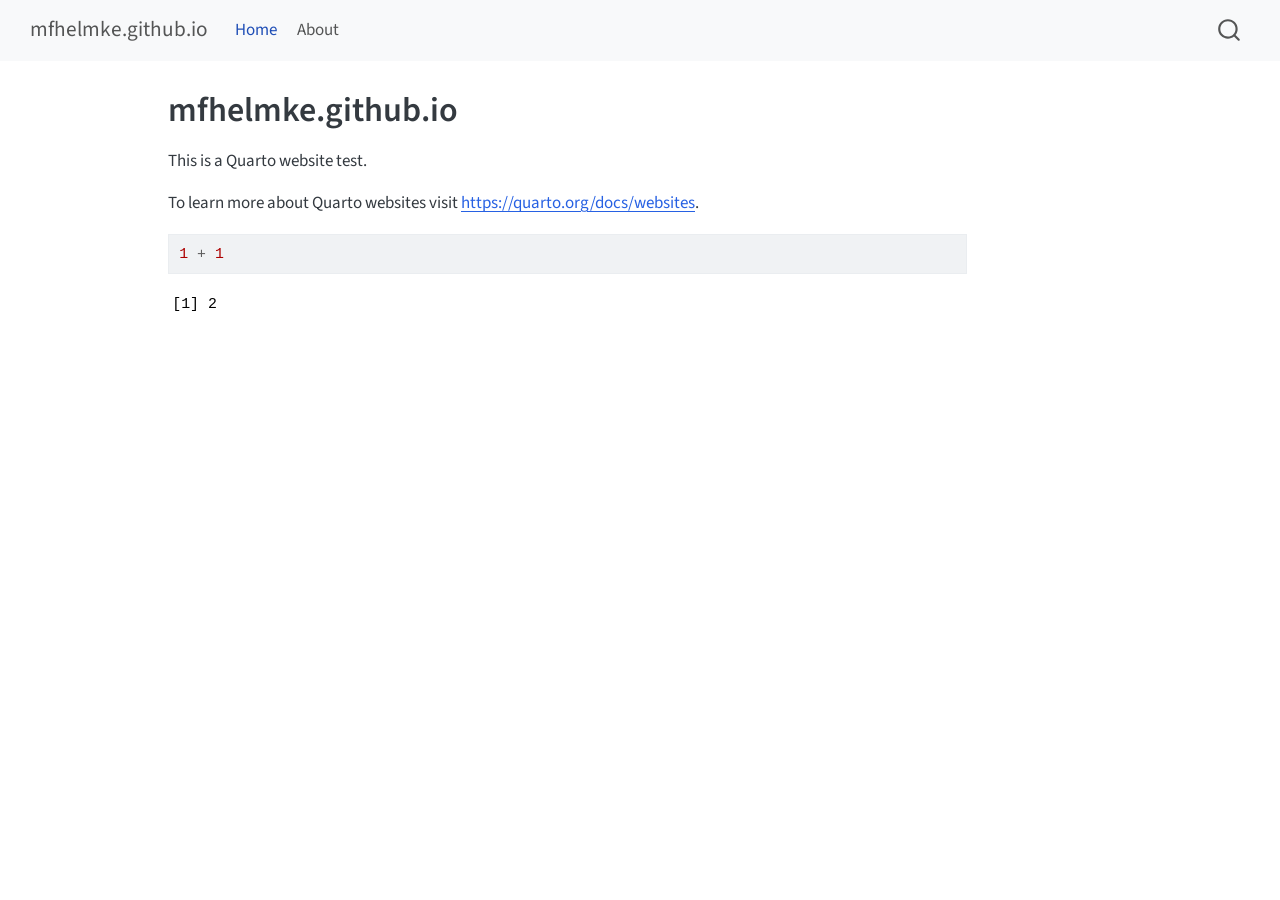
==== docs/index.html @ 7179931d "commit all" ====
<!DOCTYPE html>
<html xmlns="http://www.w3.org/1999/xhtml" lang="en" xml:lang="en"><head>

<meta charset="utf-8">
<meta name="generator" content="quarto-1.8.26">

<meta name="viewport" content="width=device-width, initial-scale=1.0, user-scalable=yes">


<title>mfhelmke.github.io</title>
<style>
code{white-space: pre-wrap;}
span.smallcaps{font-variant: small-caps;}
div.columns{display: flex; gap: min(4vw, 1.5em);}
div.column{flex: auto; overflow-x: auto;}
div.hanging-indent{margin-left: 1.5em; text-indent: -1.5em;}
ul.task-list{list-style: none;}
ul.task-list li input[type="checkbox"] {
  width: 0.8em;
  margin: 0 0.8em 0.2em -1em; /* quarto-specific, see https://github.com/quarto-dev/quarto-cli/issues/4556 */ 
  vertical-align: middle;
}
/* CSS for syntax highlighting */
html { -webkit-text-size-adjust: 100%; }
pre > code.sourceCode { white-space: pre; position: relative; }
pre > code.sourceCode > span { display: inline-block; line-height: 1.25; }
pre > code.sourceCode > span:empty { height: 1.2em; }
.sourceCode { overflow: visible; }
code.sourceCode > span { color: inherit; text-decoration: inherit; }
div.sourceCode { margin: 1em 0; }
pre.sourceCode { margin: 0; }
@media screen {
div.sourceCode { overflow: auto; }
}
@media print {
pre > code.sourceCode { white-space: pre-wrap; }
pre > code.sourceCode > span { text-indent: -5em; padding-left: 5em; }
}
pre.numberSource code
  { counter-reset: source-line 0; }
pre.numberSource code > span
  { position: relative; left: -4em; counter-increment: source-line; }
pre.numberSource code > span > a:first-child::before
  { content: counter(source-line);
    position: relative; left: -1em; text-align: right; vertical-align: baseline;
    border: none; display: inline-block;
    -webkit-touch-callout: none; -webkit-user-select: none;
    -khtml-user-select: none; -moz-user-select: none;
    -ms-user-select: none; user-select: none;
    padding: 0 4px; width: 4em;
  }
pre.numberSource { margin-left: 3em;  padding-left: 4px; }
div.sourceCode
  {   }
@media screen {
pre > code.sourceCode > span > a:first-child::before { text-decoration: underline; }
}
</style>


<script src="site_libs/quarto-nav/quarto-nav.js"></script>
<script src="site_libs/quarto-nav/headroom.min.js"></script>
<script src="site_libs/clipboard/clipboard.min.js"></script>
<script src="site_libs/quarto-search/autocomplete.umd.js"></script>
<script src="site_libs/quarto-search/fuse.min.js"></script>
<script src="site_libs/quarto-search/quarto-search.js"></script>
<meta name="quarto:offset" content="./">
<script src="site_libs/quarto-html/quarto.js" type="module"></script>
<script src="site_libs/quarto-html/tabsets/tabsets.js" type="module"></script>
<script src="site_libs/quarto-html/axe/axe-check.js" type="module"></script>
<script src="site_libs/quarto-html/popper.min.js"></script>
<script src="site_libs/quarto-html/tippy.umd.min.js"></script>
<script src="site_libs/quarto-html/anchor.min.js"></script>
<link href="site_libs/quarto-html/tippy.css" rel="stylesheet">
<link href="site_libs/quarto-html/quarto-syntax-highlighting-587c61ba64f3a5504c4d52d930310e48.css" rel="stylesheet" id="quarto-text-highlighting-styles">
<script src="site_libs/bootstrap/bootstrap.min.js"></script>
<link href="site_libs/bootstrap/bootstrap-icons.css" rel="stylesheet">
<link href="site_libs/bootstrap/bootstrap-e31584831b205ffbb2d98406f31c2a5b.min.css" rel="stylesheet" append-hash="true" id="quarto-bootstrap" data-mode="light">
<script id="quarto-search-options" type="application/json">{
  "location": "navbar",
  "copy-button": false,
  "collapse-after": 3,
  "panel-placement": "end",
  "type": "overlay",
  "limit": 50,
  "keyboard-shortcut": [
    "f",
    "/",
    "s"
  ],
  "show-item-context": false,
  "language": {
    "search-no-results-text": "No results",
    "search-matching-documents-text": "matching documents",
    "search-copy-link-title": "Copy link to search",
    "search-hide-matches-text": "Hide additional matches",
    "search-more-match-text": "more match in this document",
    "search-more-matches-text": "more matches in this document",
    "search-clear-button-title": "Clear",
    "search-text-placeholder": "",
    "search-detached-cancel-button-title": "Cancel",
    "search-submit-button-title": "Submit",
    "search-label": "Search"
  }
}</script>


<link rel="stylesheet" href="styles.css">
</head>

<body class="nav-fixed quarto-light">

<div id="quarto-search-results"></div>
  <header id="quarto-header" class="headroom fixed-top">
    <nav class="navbar navbar-expand-lg " data-bs-theme="dark">
      <div class="navbar-container container-fluid">
      <div class="navbar-brand-container mx-auto">
    <a class="navbar-brand" href="./index.html">
    <span class="navbar-title">mfhelmke.github.io</span>
    </a>
  </div>
            <div id="quarto-search" class="" title="Search"></div>
          <button class="navbar-toggler" type="button" data-bs-toggle="collapse" data-bs-target="#navbarCollapse" aria-controls="navbarCollapse" role="menu" aria-expanded="false" aria-label="Toggle navigation" onclick="if (window.quartoToggleHeadroom) { window.quartoToggleHeadroom(); }">
  <span class="navbar-toggler-icon"></span>
</button>
          <div class="collapse navbar-collapse" id="navbarCollapse">
            <ul class="navbar-nav navbar-nav-scroll me-auto">
  <li class="nav-item">
    <a class="nav-link active" href="./index.html" aria-current="page"> 
<span class="menu-text">Home</span></a>
  </li>  
  <li class="nav-item">
    <a class="nav-link" href="./about.html"> 
<span class="menu-text">About</span></a>
  </li>  
</ul>
          </div> <!-- /navcollapse -->
            <div class="quarto-navbar-tools">
</div>
      </div> <!-- /container-fluid -->
    </nav>
</header>
<!-- content -->
<div id="quarto-content" class="quarto-container page-columns page-rows-contents page-layout-article page-navbar">
<!-- sidebar -->
<!-- margin-sidebar -->
    <div id="quarto-margin-sidebar" class="sidebar margin-sidebar zindex-bottom">
        
    </div>
<!-- main -->
<main class="content" id="quarto-document-content">

<header id="title-block-header" class="quarto-title-block default">
<div class="quarto-title">
<h1 class="title">mfhelmke.github.io</h1>
</div>



<div class="quarto-title-meta">

    
  
    
  </div>
  


</header>


<p>This is a Quarto website test.</p>
<p>To learn more about Quarto websites visit <a href="https://quarto.org/docs/websites" class="uri">https://quarto.org/docs/websites</a>.</p>
<div class="cell">
<div class="code-copy-outer-scaffold"><div class="sourceCode cell-code" id="cb1"><pre class="sourceCode r code-with-copy"><code class="sourceCode r"><span id="cb1-1"><a href="#cb1-1" aria-hidden="true" tabindex="-1"></a><span class="dv">1</span> <span class="sc">+</span> <span class="dv">1</span></span></code></pre></div><button title="Copy to Clipboard" class="code-copy-button"><i class="bi"></i></button></div>
<div class="cell-output cell-output-stdout">
<pre><code>[1] 2</code></pre>
</div>
</div>



</main> <!-- /main -->
<script id="quarto-html-after-body" type="application/javascript">
  window.document.addEventListener("DOMContentLoaded", function (event) {
    const icon = "";
    const anchorJS = new window.AnchorJS();
    anchorJS.options = {
      placement: 'right',
      icon: icon
    };
    anchorJS.add('.anchored');
    const isCodeAnnotation = (el) => {
      for (const clz of el.classList) {
        if (clz.startsWith('code-annotation-')) {                     
          return true;
        }
      }
      return false;
    }
    const onCopySuccess = function(e) {
      // button target
      const button = e.trigger;
      // don't keep focus
      button.blur();
      // flash "checked"
      button.classList.add('code-copy-button-checked');
      var currentTitle = button.getAttribute("title");
      button.setAttribute("title", "Copied!");
      let tooltip;
      if (window.bootstrap) {
        button.setAttribute("data-bs-toggle", "tooltip");
        button.setAttribute("data-bs-placement", "left");
        button.setAttribute("data-bs-title", "Copied!");
        tooltip = new bootstrap.Tooltip(button, 
          { trigger: "manual", 
            customClass: "code-copy-button-tooltip",
            offset: [0, -8]});
        tooltip.show();    
      }
      setTimeout(function() {
        if (tooltip) {
          tooltip.hide();
          button.removeAttribute("data-bs-title");
          button.removeAttribute("data-bs-toggle");
          button.removeAttribute("data-bs-placement");
        }
        button.setAttribute("title", currentTitle);
        button.classList.remove('code-copy-button-checked');
      }, 1000);
      // clear code selection
      e.clearSelection();
    }
    const getTextToCopy = function(trigger) {
      const outerScaffold = trigger.parentElement.cloneNode(true);
      const codeEl = outerScaffold.querySelector('code');
      for (const childEl of codeEl.children) {
        if (isCodeAnnotation(childEl)) {
          childEl.remove();
        }
      }
      return codeEl.innerText;
    }
    const clipboard = new window.ClipboardJS('.code-copy-button:not([data-in-quarto-modal])', {
      text: getTextToCopy
    });
    clipboard.on('success', onCopySuccess);
    if (window.document.getElementById('quarto-embedded-source-code-modal')) {
      const clipboardModal = new window.ClipboardJS('.code-copy-button[data-in-quarto-modal]', {
        text: getTextToCopy,
        container: window.document.getElementById('quarto-embedded-source-code-modal')
      });
      clipboardModal.on('success', onCopySuccess);
    }
      var localhostRegex = new RegExp(/^(?:http|https):\/\/localhost\:?[0-9]*\//);
      var mailtoRegex = new RegExp(/^mailto:/);
        var filterRegex = new RegExp('/' + window.location.host + '/');
      var isInternal = (href) => {
          return filterRegex.test(href) || localhostRegex.test(href) || mailtoRegex.test(href);
      }
      // Inspect non-navigation links and adorn them if external
     var links = window.document.querySelectorAll('a[href]:not(.nav-link):not(.navbar-brand):not(.toc-action):not(.sidebar-link):not(.sidebar-item-toggle):not(.pagination-link):not(.no-external):not([aria-hidden]):not(.dropdown-item):not(.quarto-navigation-tool):not(.about-link)');
      for (var i=0; i<links.length; i++) {
        const link = links[i];
        if (!isInternal(link.href)) {
          // undo the damage that might have been done by quarto-nav.js in the case of
          // links that we want to consider external
          if (link.dataset.originalHref !== undefined) {
            link.href = link.dataset.originalHref;
          }
        }
      }
    function tippyHover(el, contentFn, onTriggerFn, onUntriggerFn) {
      const config = {
        allowHTML: true,
        maxWidth: 500,
        delay: 100,
        arrow: false,
        appendTo: function(el) {
            return el.parentElement;
        },
        interactive: true,
        interactiveBorder: 10,
        theme: 'quarto',
        placement: 'bottom-start',
      };
      if (contentFn) {
        config.content = contentFn;
      }
      if (onTriggerFn) {
        config.onTrigger = onTriggerFn;
      }
      if (onUntriggerFn) {
        config.onUntrigger = onUntriggerFn;
      }
      window.tippy(el, config); 
    }
    const noterefs = window.document.querySelectorAll('a[role="doc-noteref"]');
    for (var i=0; i<noterefs.length; i++) {
      const ref = noterefs[i];
      tippyHover(ref, function() {
        // use id or data attribute instead here
        let href = ref.getAttribute('data-footnote-href') || ref.getAttribute('href');
        try { href = new URL(href).hash; } catch {}
        const id = href.replace(/^#\/?/, "");
        const note = window.document.getElementById(id);
        if (note) {
          return note.innerHTML;
        } else {
          return "";
        }
      });
    }
    const xrefs = window.document.querySelectorAll('a.quarto-xref');
    const processXRef = (id, note) => {
      // Strip column container classes
      const stripColumnClz = (el) => {
        el.classList.remove("page-full", "page-columns");
        if (el.children) {
          for (const child of el.children) {
            stripColumnClz(child);
          }
        }
      }
      stripColumnClz(note)
      if (id === null || id.startsWith('sec-')) {
        // Special case sections, only their first couple elements
        const container = document.createElement("div");
        if (note.children && note.children.length > 2) {
          container.appendChild(note.children[0].cloneNode(true));
          for (let i = 1; i < note.children.length; i++) {
            const child = note.children[i];
            if (child.tagName === "P" && child.innerText === "") {
              continue;
            } else {
              container.appendChild(child.cloneNode(true));
              break;
            }
          }
          if (window.Quarto?.typesetMath) {
            window.Quarto.typesetMath(container);
          }
          return container.innerHTML
        } else {
          if (window.Quarto?.typesetMath) {
            window.Quarto.typesetMath(note);
          }
          return note.innerHTML;
        }
      } else {
        // Remove any anchor links if they are present
        const anchorLink = note.querySelector('a.anchorjs-link');
        if (anchorLink) {
          anchorLink.remove();
        }
        if (window.Quarto?.typesetMath) {
          window.Quarto.typesetMath(note);
        }
        if (note.classList.contains("callout")) {
          return note.outerHTML;
        } else {
          return note.innerHTML;
        }
      }
    }
    for (var i=0; i<xrefs.length; i++) {
      const xref = xrefs[i];
      tippyHover(xref, undefined, function(instance) {
        instance.disable();
        let url = xref.getAttribute('href');
        let hash = undefined; 
        if (url.startsWith('#')) {
          hash = url;
        } else {
          try { hash = new URL(url).hash; } catch {}
        }
        if (hash) {
          const id = hash.replace(/^#\/?/, "");
          const note = window.document.getElementById(id);
          if (note !== null) {
            try {
              const html = processXRef(id, note.cloneNode(true));
              instance.setContent(html);
            } finally {
              instance.enable();
              instance.show();
            }
          } else {
            // See if we can fetch this
            fetch(url.split('#')[0])
            .then(res => res.text())
            .then(html => {
              const parser = new DOMParser();
              const htmlDoc = parser.parseFromString(html, "text/html");
              const note = htmlDoc.getElementById(id);
              if (note !== null) {
                const html = processXRef(id, note);
                instance.setContent(html);
              } 
            }).finally(() => {
              instance.enable();
              instance.show();
            });
          }
        } else {
          // See if we can fetch a full url (with no hash to target)
          // This is a special case and we should probably do some content thinning / targeting
          fetch(url)
          .then(res => res.text())
          .then(html => {
            const parser = new DOMParser();
            const htmlDoc = parser.parseFromString(html, "text/html");
            const note = htmlDoc.querySelector('main.content');
            if (note !== null) {
              // This should only happen for chapter cross references
              // (since there is no id in the URL)
              // remove the first header
              if (note.children.length > 0 && note.children[0].tagName === "HEADER") {
                note.children[0].remove();
              }
              const html = processXRef(null, note);
              instance.setContent(html);
            } 
          }).finally(() => {
            instance.enable();
            instance.show();
          });
        }
      }, function(instance) {
      });
    }
        let selectedAnnoteEl;
        const selectorForAnnotation = ( cell, annotation) => {
          let cellAttr = 'data-code-cell="' + cell + '"';
          let lineAttr = 'data-code-annotation="' +  annotation + '"';
          const selector = 'span[' + cellAttr + '][' + lineAttr + ']';
          return selector;
        }
        const selectCodeLines = (annoteEl) => {
          const doc = window.document;
          const targetCell = annoteEl.getAttribute("data-target-cell");
          const targetAnnotation = annoteEl.getAttribute("data-target-annotation");
          const annoteSpan = window.document.querySelector(selectorForAnnotation(targetCell, targetAnnotation));
          const lines = annoteSpan.getAttribute("data-code-lines").split(",");
          const lineIds = lines.map((line) => {
            return targetCell + "-" + line;
          })
          let top = null;
          let height = null;
          let parent = null;
          if (lineIds.length > 0) {
              //compute the position of the single el (top and bottom and make a div)
              const el = window.document.getElementById(lineIds[0]);
              top = el.offsetTop;
              height = el.offsetHeight;
              parent = el.parentElement.parentElement;
            if (lineIds.length > 1) {
              const lastEl = window.document.getElementById(lineIds[lineIds.length - 1]);
              const bottom = lastEl.offsetTop + lastEl.offsetHeight;
              height = bottom - top;
            }
            if (top !== null && height !== null && parent !== null) {
              // cook up a div (if necessary) and position it 
              let div = window.document.getElementById("code-annotation-line-highlight");
              if (div === null) {
                div = window.document.createElement("div");
                div.setAttribute("id", "code-annotation-line-highlight");
                div.style.position = 'absolute';
                parent.appendChild(div);
              }
              div.style.top = top - 2 + "px";
              div.style.height = height + 4 + "px";
              div.style.left = 0;
              let gutterDiv = window.document.getElementById("code-annotation-line-highlight-gutter");
              if (gutterDiv === null) {
                gutterDiv = window.document.createElement("div");
                gutterDiv.setAttribute("id", "code-annotation-line-highlight-gutter");
                gutterDiv.style.position = 'absolute';
                const codeCell = window.document.getElementById(targetCell);
                const gutter = codeCell.querySelector('.code-annotation-gutter');
                gutter.appendChild(gutterDiv);
              }
              gutterDiv.style.top = top - 2 + "px";
              gutterDiv.style.height = height + 4 + "px";
            }
            selectedAnnoteEl = annoteEl;
          }
        };
        const unselectCodeLines = () => {
          const elementsIds = ["code-annotation-line-highlight", "code-annotation-line-highlight-gutter"];
          elementsIds.forEach((elId) => {
            const div = window.document.getElementById(elId);
            if (div) {
              div.remove();
            }
          });
          selectedAnnoteEl = undefined;
        };
          // Handle positioning of the toggle
      window.addEventListener(
        "resize",
        throttle(() => {
          elRect = undefined;
          if (selectedAnnoteEl) {
            selectCodeLines(selectedAnnoteEl);
          }
        }, 10)
      );
      function throttle(fn, ms) {
      let throttle = false;
      let timer;
        return (...args) => {
          if(!throttle) { // first call gets through
              fn.apply(this, args);
              throttle = true;
          } else { // all the others get throttled
              if(timer) clearTimeout(timer); // cancel #2
              timer = setTimeout(() => {
                fn.apply(this, args);
                timer = throttle = false;
              }, ms);
          }
        };
      }
        // Attach click handler to the DT
        const annoteDls = window.document.querySelectorAll('dt[data-target-cell]');
        for (const annoteDlNode of annoteDls) {
          annoteDlNode.addEventListener('click', (event) => {
            const clickedEl = event.target;
            if (clickedEl !== selectedAnnoteEl) {
              unselectCodeLines();
              const activeEl = window.document.querySelector('dt[data-target-cell].code-annotation-active');
              if (activeEl) {
                activeEl.classList.remove('code-annotation-active');
              }
              selectCodeLines(clickedEl);
              clickedEl.classList.add('code-annotation-active');
            } else {
              // Unselect the line
              unselectCodeLines();
              clickedEl.classList.remove('code-annotation-active');
            }
          });
        }
    const findCites = (el) => {
      const parentEl = el.parentElement;
      if (parentEl) {
        const cites = parentEl.dataset.cites;
        if (cites) {
          return {
            el,
            cites: cites.split(' ')
          };
        } else {
          return findCites(el.parentElement)
        }
      } else {
        return undefined;
      }
    };
    var bibliorefs = window.document.querySelectorAll('a[role="doc-biblioref"]');
    for (var i=0; i<bibliorefs.length; i++) {
      const ref = bibliorefs[i];
      const citeInfo = findCites(ref);
      if (citeInfo) {
        tippyHover(citeInfo.el, function() {
          var popup = window.document.createElement('div');
          citeInfo.cites.forEach(function(cite) {
            var citeDiv = window.document.createElement('div');
            citeDiv.classList.add('hanging-indent');
            citeDiv.classList.add('csl-entry');
            var biblioDiv = window.document.getElementById('ref-' + cite);
            if (biblioDiv) {
              citeDiv.innerHTML = biblioDiv.innerHTML;
            }
            popup.appendChild(citeDiv);
          });
          return popup.innerHTML;
        });
      }
    }
  });
  </script>
</div> <!-- /content -->




</body></html>
---- docs/site_libs/quarto-html/tippy.css ----
.tippy-box[data-animation=fade][data-state=hidden]{opacity:0}[data-tippy-root]{max-width:calc(100vw - 10px)}.tippy-box{position:relative;background-color:#333;color:#fff;border-radius:4px;font-size:14px;line-height:1.4;white-space:normal;outline:0;transition-property:transform,visibility,opacity}.tippy-box[data-placement^=top]>.tippy-arrow{bottom:0}.tippy-box[data-placement^=top]>.tippy-arrow:before{bottom:-7px;left:0;border-width:8px 8px 0;border-top-color:initial;transform-origin:center top}.tippy-box[data-placement^=bottom]>.tippy-arrow{top:0}.tippy-box[data-placement^=bottom]>.tippy-arrow:before{top:-7px;left:0;border-width:0 8px 8px;border-bottom-color:initial;transform-origin:center bottom}.tippy-box[data-placement^=left]>.tippy-arrow{right:0}.tippy-box[data-placement^=left]>.tippy-arrow:before{border-width:8px 0 8px 8px;border-left-color:initial;right:-7px;transform-origin:center left}.tippy-box[data-placement^=right]>.tippy-arrow{left:0}.tippy-box[data-placement^=right]>.tippy-arrow:before{left:-7px;border-width:8px 8px 8px 0;border-right-color:initial;transform-origin:center right}.tippy-box[data-inertia][data-state=visible]{transition-timing-function:cubic-bezier(.54,1.5,.38,1.11)}.tippy-arrow{width:16px;height:16px;color:#333}.tippy-arrow:before{content:"";position:absolute;border-color:transparent;border-style:solid}.tippy-content{position:relative;padding:5px 9px;z-index:1}
---- docs/site_libs/quarto-html/quarto-syntax-highlighting-587c61ba64f3a5504c4d52d930310e48.css ----
/* quarto syntax highlight colors */
:root {
  --quarto-hl-ot-color: #003B4F;
  --quarto-hl-at-color: #657422;
  --quarto-hl-ss-color: #20794D;
  --quarto-hl-an-color: #5E5E5E;
  --quarto-hl-fu-color: #4758AB;
  --quarto-hl-st-color: #20794D;
  --quarto-hl-cf-color: #003B4F;
  --quarto-hl-op-color: #5E5E5E;
  --quarto-hl-er-color: #AD0000;
  --quarto-hl-bn-color: #AD0000;
  --quarto-hl-al-color: #AD0000;
  --quarto-hl-va-color: #111111;
  --quarto-hl-bu-color: inherit;
  --quarto-hl-ex-color: inherit;
  --quarto-hl-pp-color: #AD0000;
  --quarto-hl-in-color: #5E5E5E;
  --quarto-hl-vs-color: #20794D;
  --quarto-hl-wa-color: #5E5E5E;
  --quarto-hl-do-color: #5E5E5E;
  --quarto-hl-im-color: #00769E;
  --quarto-hl-ch-color: #20794D;
  --quarto-hl-dt-color: #AD0000;
  --quarto-hl-fl-color: #AD0000;
  --quarto-hl-co-color: #5E5E5E;
  --quarto-hl-cv-color: #5E5E5E;
  --quarto-hl-cn-color: #8f5902;
  --quarto-hl-sc-color: #5E5E5E;
  --quarto-hl-dv-color: #AD0000;
  --quarto-hl-kw-color: #003B4F;
}

/* other quarto variables */
:root {
  --quarto-font-monospace: SFMono-Regular, Menlo, Monaco, Consolas, "Liberation Mono", "Courier New", monospace;
}

/* syntax highlight based on Pandoc's rules */
pre > code.sourceCode > span {
  color: #003B4F;
}

code.sourceCode > span {
  color: #003B4F;
}

div.sourceCode,
div.sourceCode pre.sourceCode {
  color: #003B4F;
}

/* Normal */
code span {
  color: #003B4F;
}

/* Alert */
code span.al {
  color: #AD0000;
  font-style: inherit;
}

/* Annotation */
code span.an {
  color: #5E5E5E;
  font-style: inherit;
}

/* Attribute */
code span.at {
  color: #657422;
  font-style: inherit;
}

/* BaseN */
code span.bn {
  color: #AD0000;
  font-style: inherit;
}

/* BuiltIn */
code span.bu {
  font-style: inherit;
}

/* ControlFlow */
code span.cf {
  color: #003B4F;
  font-weight: bold;
  font-style: inherit;
}

/* Char */
code span.ch {
  color: #20794D;
  font-style: inherit;
}

/* Constant */
code span.cn {
  color: #8f5902;
  font-style: inherit;
}

/* Comment */
code span.co {
  color: #5E5E5E;
  font-style: inherit;
}

/* CommentVar */
code span.cv {
  color: #5E5E5E;
  font-style: italic;
}

/* Documentation */
code span.do {
  color: #5E5E5E;
  font-style: italic;
}

/* DataType */
code span.dt {
  color: #AD0000;
  font-style: inherit;
}

/* DecVal */
code span.dv {
  color: #AD0000;
  font-style: inherit;
}

/* Error */
code span.er {
  color: #AD0000;
  font-style: inherit;
}

/* Extension */
code span.ex {
  font-style: inherit;
}

/* Float */
code span.fl {
  color: #AD0000;
  font-style: inherit;
}

/* Function */
code span.fu {
  color: #4758AB;
  font-style: inherit;
}

/* Import */
code span.im {
  color: #00769E;
  font-style: inherit;
}

/* Information */
code span.in {
  color: #5E5E5E;
  font-style: inherit;
}

/* Keyword */
code span.kw {
  color: #003B4F;
  font-weight: bold;
  font-style: inherit;
}

/* Operator */
code span.op {
  color: #5E5E5E;
  font-style: inherit;
}

/* Other */
code span.ot {
  color: #003B4F;
  font-style: inherit;
}

/* Preprocessor */
code span.pp {
  color: #AD0000;
  font-style: inherit;
}

/* SpecialChar */
code span.sc {
  color: #5E5E5E;
  font-style: inherit;
}

/* SpecialString */
code span.ss {
  color: #20794D;
  font-style: inherit;
}

/* String */
code span.st {
  color: #20794D;
  font-style: inherit;
}

/* Variable */
code span.va {
  color: #111111;
  font-style: inherit;
}

/* VerbatimString */
code span.vs {
  color: #20794D;
  font-style: inherit;
}

/* Warning */
code span.wa {
  color: #5E5E5E;
  font-style: italic;
}

.prevent-inlining {
  content: "</";
}

/*# sourceMappingURL=2dce1cc6c82594539e1579de68416b47.css.map */
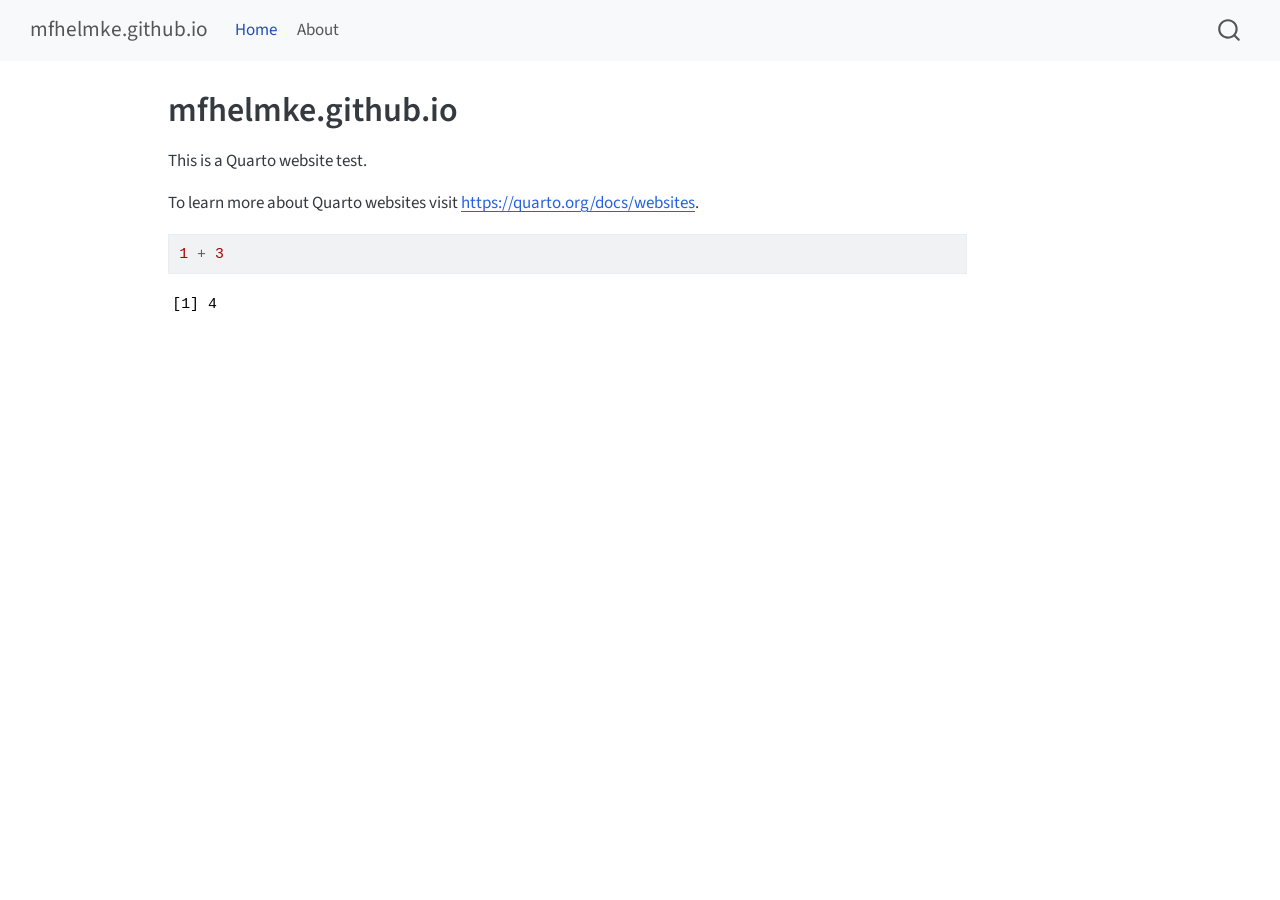
==== commit f4f03bdb: "update" ====
--- a/docs/index.html
+++ b/docs/index.html
@@ -172,9 +172,9 @@
 <p>This is a Quarto website test.</p>
 <p>To learn more about Quarto websites visit <a href="https://quarto.org/docs/websites" class="uri">https://quarto.org/docs/websites</a>.</p>
 <div class="cell">
-<div class="code-copy-outer-scaffold"><div class="sourceCode cell-code" id="cb1"><pre class="sourceCode r code-with-copy"><code class="sourceCode r"><span id="cb1-1"><a href="#cb1-1" aria-hidden="true" tabindex="-1"></a><span class="dv">1</span> <span class="sc">+</span> <span class="dv">1</span></span></code></pre></div><button title="Copy to Clipboard" class="code-copy-button"><i class="bi"></i></button></div>
+<div class="code-copy-outer-scaffold"><div class="sourceCode cell-code" id="cb1"><pre class="sourceCode r code-with-copy"><code class="sourceCode r"><span id="cb1-1"><a href="#cb1-1" aria-hidden="true" tabindex="-1"></a><span class="dv">1</span> <span class="sc">+</span> <span class="dv">3</span></span></code></pre></div><button title="Copy to Clipboard" class="code-copy-button"><i class="bi"></i></button></div>
 <div class="cell-output cell-output-stdout">
-<pre><code>[1] 2</code></pre>
+<pre><code>[1] 4</code></pre>
 </div>
 </div>
 
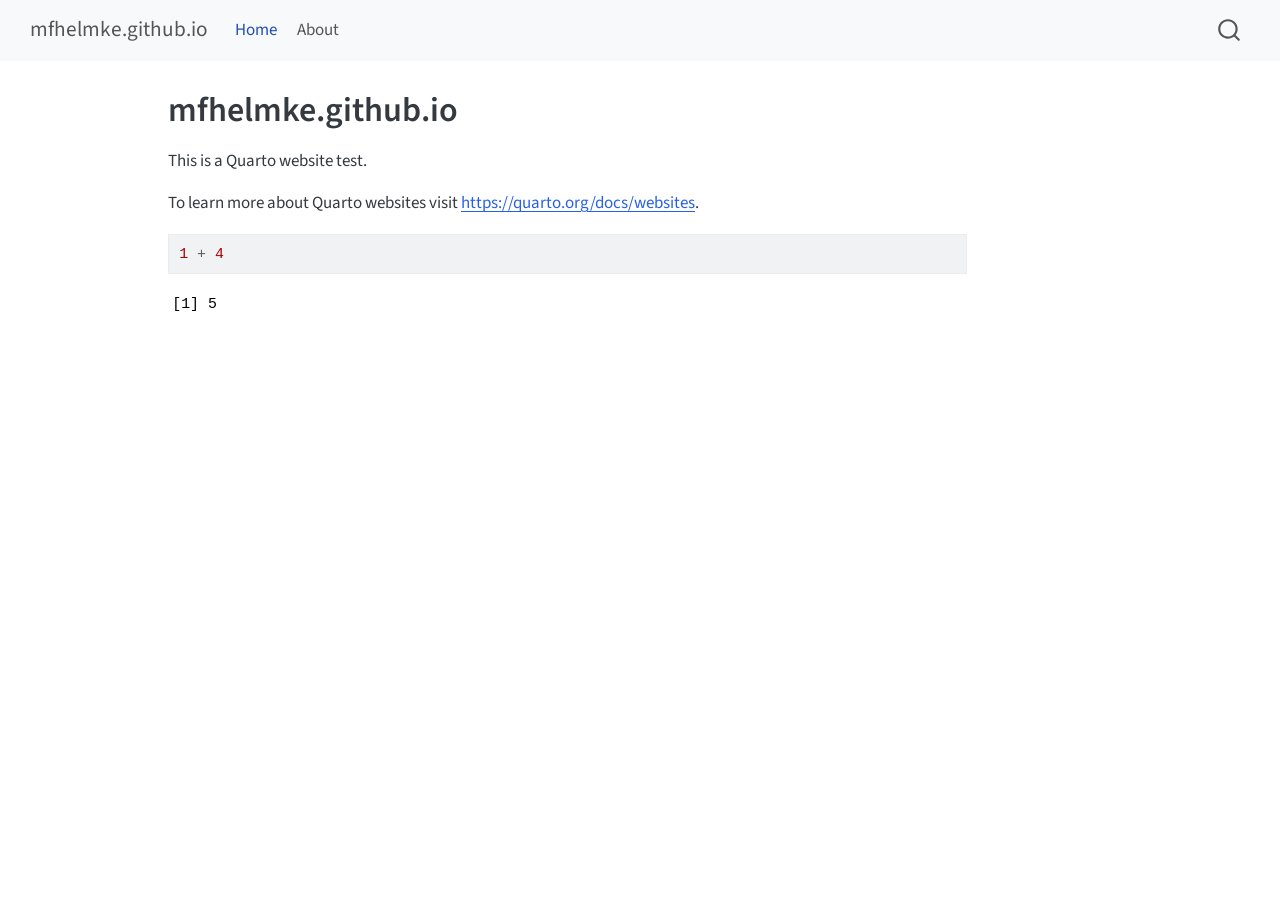
==== commit a0468ad3: "update" ====
--- a/docs/index.html
+++ b/docs/index.html
@@ -172,9 +172,9 @@
 <p>This is a Quarto website test.</p>
 <p>To learn more about Quarto websites visit <a href="https://quarto.org/docs/websites" class="uri">https://quarto.org/docs/websites</a>.</p>
 <div class="cell">
-<div class="code-copy-outer-scaffold"><div class="sourceCode cell-code" id="cb1"><pre class="sourceCode r code-with-copy"><code class="sourceCode r"><span id="cb1-1"><a href="#cb1-1" aria-hidden="true" tabindex="-1"></a><span class="dv">1</span> <span class="sc">+</span> <span class="dv">3</span></span></code></pre></div><button title="Copy to Clipboard" class="code-copy-button"><i class="bi"></i></button></div>
+<div class="code-copy-outer-scaffold"><div class="sourceCode cell-code" id="cb1"><pre class="sourceCode r code-with-copy"><code class="sourceCode r"><span id="cb1-1"><a href="#cb1-1" aria-hidden="true" tabindex="-1"></a><span class="dv">1</span> <span class="sc">+</span> <span class="dv">4</span></span></code></pre></div><button title="Copy to Clipboard" class="code-copy-button"><i class="bi"></i></button></div>
 <div class="cell-output cell-output-stdout">
-<pre><code>[1] 4</code></pre>
+<pre><code>[1] 5</code></pre>
 </div>
 </div>
 
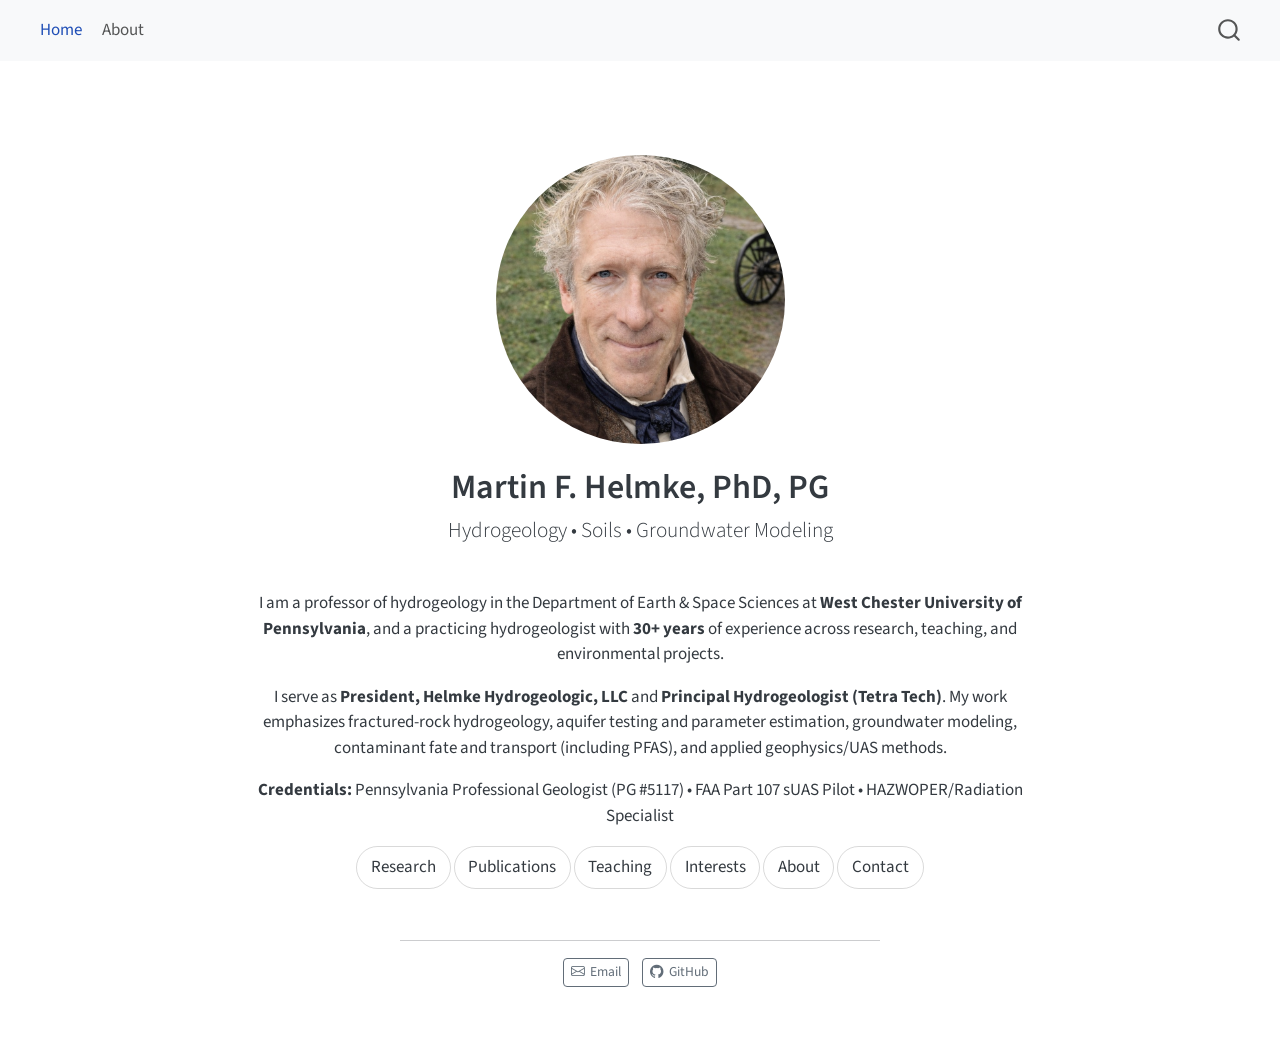
==== commit 1a1b3ce4: "Updated 12/27/25" ====
--- a/docs/index.html
+++ b/docs/index.html
@@ -7,7 +7,7 @@
 <meta name="viewport" content="width=device-width, initial-scale=1.0, user-scalable=yes">
 
 
-<title>mfhelmke.github.io</title>
+<title>Martin F. Helmke, PhD, PG</title>
 <style>
 code{white-space: pre-wrap;}
 span.smallcaps{font-variant: small-caps;}
@@ -20,41 +20,6 @@
   margin: 0 0.8em 0.2em -1em; /* quarto-specific, see https://github.com/quarto-dev/quarto-cli/issues/4556 */ 
   vertical-align: middle;
 }
-/* CSS for syntax highlighting */
-html { -webkit-text-size-adjust: 100%; }
-pre > code.sourceCode { white-space: pre; position: relative; }
-pre > code.sourceCode > span { display: inline-block; line-height: 1.25; }
-pre > code.sourceCode > span:empty { height: 1.2em; }
-.sourceCode { overflow: visible; }
-code.sourceCode > span { color: inherit; text-decoration: inherit; }
-div.sourceCode { margin: 1em 0; }
-pre.sourceCode { margin: 0; }
-@media screen {
-div.sourceCode { overflow: auto; }
-}
-@media print {
-pre > code.sourceCode { white-space: pre-wrap; }
-pre > code.sourceCode > span { text-indent: -5em; padding-left: 5em; }
-}
-pre.numberSource code
-  { counter-reset: source-line 0; }
-pre.numberSource code > span
-  { position: relative; left: -4em; counter-increment: source-line; }
-pre.numberSource code > span > a:first-child::before
-  { content: counter(source-line);
-    position: relative; left: -1em; text-align: right; vertical-align: baseline;
-    border: none; display: inline-block;
-    -webkit-touch-callout: none; -webkit-user-select: none;
-    -khtml-user-select: none; -moz-user-select: none;
-    -ms-user-select: none; user-select: none;
-    padding: 0 4px; width: 4em;
-  }
-pre.numberSource { margin-left: 3em;  padding-left: 4px; }
-div.sourceCode
-  {   }
-@media screen {
-pre > code.sourceCode > span > a:first-child::before { text-decoration: underline; }
-}
 </style>
 
 
@@ -70,7 +35,6 @@
 <script src="site_libs/quarto-html/axe/axe-check.js" type="module"></script>
 <script src="site_libs/quarto-html/popper.min.js"></script>
 <script src="site_libs/quarto-html/tippy.umd.min.js"></script>
-<script src="site_libs/quarto-html/anchor.min.js"></script>
 <link href="site_libs/quarto-html/tippy.css" rel="stylesheet">
 <link href="site_libs/quarto-html/quarto-syntax-highlighting-587c61ba64f3a5504c4d52d930310e48.css" rel="stylesheet" id="quarto-text-highlighting-styles">
 <script src="site_libs/bootstrap/bootstrap.min.js"></script>
@@ -108,17 +72,12 @@
 <link rel="stylesheet" href="styles.css">
 </head>
 
-<body class="nav-fixed quarto-light">
+<body class="nav-fixed fullcontent quarto-light">
 
 <div id="quarto-search-results"></div>
   <header id="quarto-header" class="headroom fixed-top">
     <nav class="navbar navbar-expand-lg " data-bs-theme="dark">
       <div class="navbar-container container-fluid">
-      <div class="navbar-brand-container mx-auto">
-    <a class="navbar-brand" href="./index.html">
-    <span class="navbar-title">mfhelmke.github.io</span>
-    </a>
-  </div>
             <div id="quarto-search" class="" title="Search"></div>
           <button class="navbar-toggler" type="button" data-bs-toggle="collapse" data-bs-target="#navbarCollapse" aria-controls="navbarCollapse" role="menu" aria-expanded="false" aria-label="Toggle navigation" onclick="if (window.quartoToggleHeadroom) { window.quartoToggleHeadroom(); }">
   <span class="navbar-toggler-icon"></span>
@@ -144,52 +103,43 @@
 <div id="quarto-content" class="quarto-container page-columns page-rows-contents page-layout-article page-navbar">
 <!-- sidebar -->
 <!-- margin-sidebar -->
-    <div id="quarto-margin-sidebar" class="sidebar margin-sidebar zindex-bottom">
-        
-    </div>
+    
 <!-- main -->
-<main class="content" id="quarto-document-content">
-
-<header id="title-block-header" class="quarto-title-block default">
+<div class="quarto-about-jolla">
+  <img src="mfhelmke.jpg" class="about-image
+  round " style="height: 17em; width: 17em;">
+ <header id="title-block-header" class="quarto-title-block default">
 <div class="quarto-title">
-<h1 class="title">mfhelmke.github.io</h1>
+<h1 class="title">Martin F. Helmke, PhD, PG</h1>
+<p class="subtitle lead">Hydrogeology • Soils • Groundwater Modeling</p>
 </div>
-
-
-
 <div class="quarto-title-meta">
-
-    
-  
-    
   </div>
-  
-
-
-</header>
-
-
-<p>This is a Quarto website test.</p>
-<p>To learn more about Quarto websites visit <a href="https://quarto.org/docs/websites" class="uri">https://quarto.org/docs/websites</a>.</p>
-<div class="cell">
-<div class="code-copy-outer-scaffold"><div class="sourceCode cell-code" id="cb1"><pre class="sourceCode r code-with-copy"><code class="sourceCode r"><span id="cb1-1"><a href="#cb1-1" aria-hidden="true" tabindex="-1"></a><span class="dv">1</span> <span class="sc">+</span> <span class="dv">4</span></span></code></pre></div><button title="Copy to Clipboard" class="code-copy-button"><i class="bi"></i></button></div>
-<div class="cell-output cell-output-stdout">
-<pre><code>[1] 5</code></pre>
+</header><main class="content" id="quarto-document-content">
+<p>I am a professor of hydrogeology in the Department of Earth &amp; Space Sciences at <strong>West Chester University of Pennsylvania</strong>, and a practicing hydrogeologist with <strong>30+ years</strong> of experience across research, teaching, and environmental projects.</p>
+<p>I serve as <strong>President, Helmke Hydrogeologic, LLC</strong> and <strong>Principal Hydrogeologist (Tetra Tech)</strong>. My work emphasizes fractured-rock hydrogeology, aquifer testing and parameter estimation, groundwater modeling, contaminant fate and transport (including PFAS), and applied geophysics/UAS methods.</p>
+<p><strong>Credentials:</strong> Pennsylvania Professional Geologist (PG #5117) • FAA Part 107 sUAS Pilot • HAZWOPER/Radiation Specialist</p>
+<div class="quicklinks">
+<p><a class="btn" href="research.qmd">Research</a> <a class="btn" href="publications.qmd">Publications</a> <a class="btn" href="teaching.qmd">Teaching</a> <a class="btn" href="interests.qmd">Interests</a> <a class="btn" href="./about.html">About</a> <a class="btn" href="contact.qmd">Contact</a></p>
+</div>
+
+
+</main> 
+  <hr class="about-sep">
+   <div class="about-links">
+  <a href="mailto:mhelmke@wcupa.edu" class="about-link" rel="" target="">
+    <i class="bi bi-envelope"></i>
+     <span class="about-link-text">Email</span>
+  </a>
+  <a href="https://github.com/mfhelmke" class="about-link" rel="" target="">
+    <i class="bi bi-github"></i>
+     <span class="about-link-text">GitHub</span>
+  </a>
 </div>
 </div>
-
-
-
-</main> <!-- /main -->
+ <!-- /main -->
 <script id="quarto-html-after-body" type="application/javascript">
   window.document.addEventListener("DOMContentLoaded", function (event) {
-    const icon = "";
-    const anchorJS = new window.AnchorJS();
-    anchorJS.options = {
-      placement: 'right',
-      icon: icon
-    };
-    anchorJS.add('.anchored');
     const isCodeAnnotation = (el) => {
       for (const clz of el.classList) {
         if (clz.startsWith('code-annotation-')) {                     
--- a/docs/styles.css
+++ b/docs/styles.css
@@ -0,0 +1,19 @@
+.quicklinks{
+  margin-top: 1rem;
+  display: flex;
+  flex-wrap: wrap;
+  gap: 0.6rem;
+  justify-content: center; /* centers the links */
+}
+
+.quicklinks .btn{
+  display: inline-block;
+  padding: 0.45rem 0.8rem;
+  border: 1px solid rgba(0,0,0,0.15);
+  border-radius: 999px;
+  text-decoration: none;
+}
+
+.quicklinks .btn:hover{
+  text-decoration: none;
+}
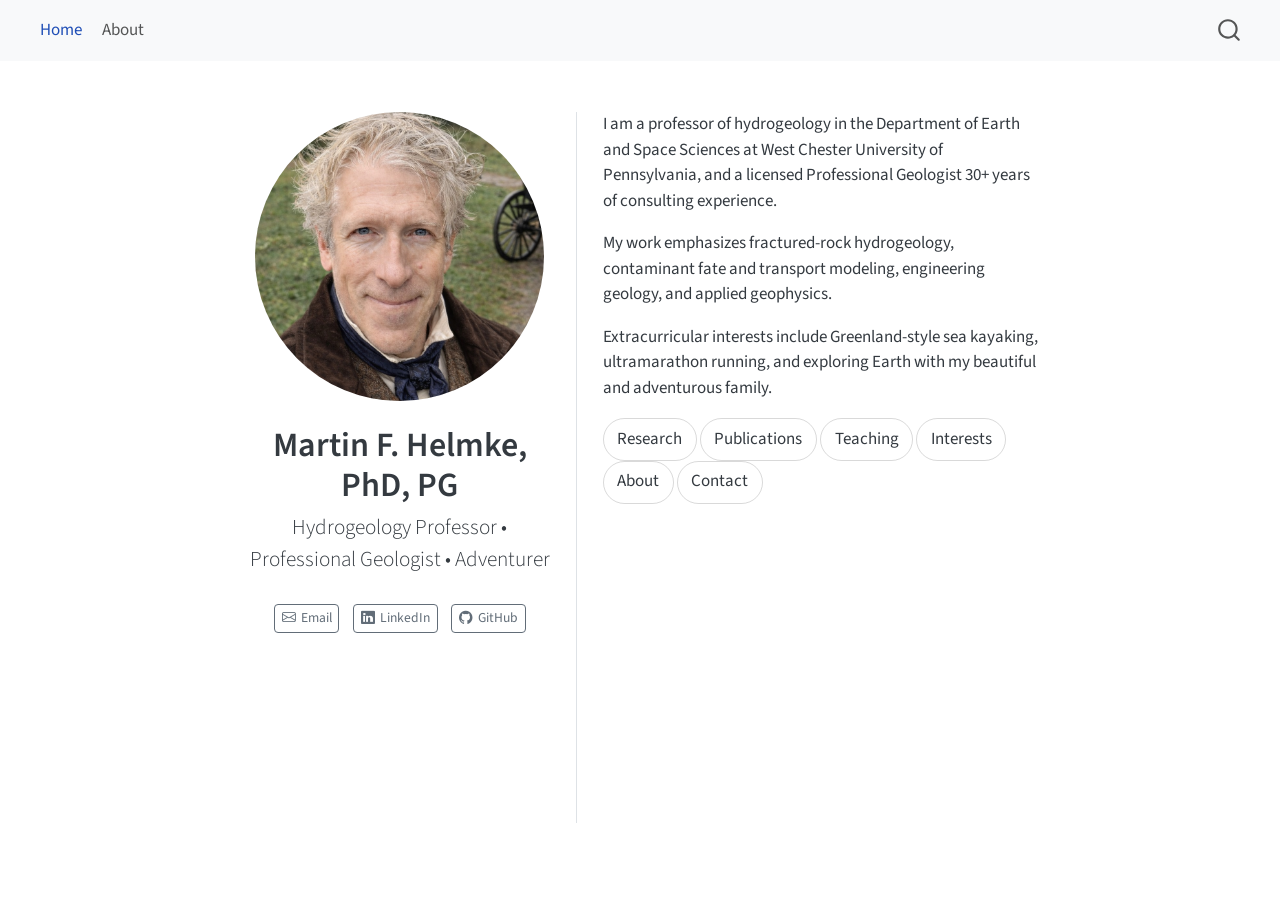
==== commit 15260091: "Update" ====
--- a/docs/index.html
+++ b/docs/index.html
@@ -105,37 +105,43 @@
 <!-- margin-sidebar -->
     
 <!-- main -->
-<div class="quarto-about-jolla">
-  <img src="mfhelmke.jpg" class="about-image
+<div class="quarto-about-trestles">
+  <div class="about-entity">
+    <img src="mfhelmke.jpg" class="about-image
   round " style="height: 17em; width: 17em;">
- <header id="title-block-header" class="quarto-title-block default">
+<header id="title-block-header" class="quarto-title-block default">
 <div class="quarto-title">
 <h1 class="title">Martin F. Helmke, PhD, PG</h1>
-<p class="subtitle lead">Hydrogeology • Soils • Groundwater Modeling</p>
+<p class="subtitle lead">Hydrogeology Professor • Professional Geologist • Adventurer</p>
 </div>
 <div class="quarto-title-meta">
   </div>
-</header><main class="content" id="quarto-document-content">
-<p>I am a professor of hydrogeology in the Department of Earth &amp; Space Sciences at <strong>West Chester University of Pennsylvania</strong>, and a practicing hydrogeologist with <strong>30+ years</strong> of experience across research, teaching, and environmental projects.</p>
-<p>I serve as <strong>President, Helmke Hydrogeologic, LLC</strong> and <strong>Principal Hydrogeologist (Tetra Tech)</strong>. My work emphasizes fractured-rock hydrogeology, aquifer testing and parameter estimation, groundwater modeling, contaminant fate and transport (including PFAS), and applied geophysics/UAS methods.</p>
-<p><strong>Credentials:</strong> Pennsylvania Professional Geologist (PG #5117) • FAA Part 107 sUAS Pilot • HAZWOPER/Radiation Specialist</p>
-<div class="quicklinks">
-<p><a class="btn" href="research.qmd">Research</a> <a class="btn" href="publications.qmd">Publications</a> <a class="btn" href="teaching.qmd">Teaching</a> <a class="btn" href="interests.qmd">Interests</a> <a class="btn" href="./about.html">About</a> <a class="btn" href="contact.qmd">Contact</a></p>
-</div>
-
-
-</main> 
-  <hr class="about-sep">
-   <div class="about-links">
+</header>
+    <div class="about-links">
   <a href="mailto:mhelmke@wcupa.edu" class="about-link" rel="" target="">
     <i class="bi bi-envelope"></i>
      <span class="about-link-text">Email</span>
+  </a>
+  <a href="https://www.linkedin.com/in/martinhelmke/" class="about-link" rel="" target="">
+    <i class="bi bi-linkedin"></i>
+     <span class="about-link-text">LinkedIn</span>
   </a>
   <a href="https://github.com/mfhelmke" class="about-link" rel="" target="">
     <i class="bi bi-github"></i>
      <span class="about-link-text">GitHub</span>
   </a>
 </div>
+  </div>
+  <div class="about-contents"><main class="content" id="quarto-document-content">
+<p>I am a professor of hydrogeology in the Department of Earth and Space Sciences at West Chester University of Pennsylvania, and a licensed Professional Geologist 30+ years of consulting experience.</p>
+<p>My work emphasizes fractured-rock hydrogeology, contaminant fate and transport modeling, engineering geology, and applied geophysics.</p>
+<p>Extracurricular interests include Greenland-style sea kayaking, ultramarathon running, and exploring Earth with my beautiful and adventurous family.</p>
+<div class="quicklinks">
+<p><a class="btn" href="research.qmd">Research</a> <a class="btn" href="publications.qmd">Publications</a> <a class="btn" href="teaching.qmd">Teaching</a> <a class="btn" href="interests.qmd">Interests</a> <a class="btn" href="./about.html">About</a> <a class="btn" href="contact.qmd">Contact</a></p>
+</div>
+
+
+</main></div>
 </div>
  <!-- /main -->
 <script id="quarto-html-after-body" type="application/javascript">
